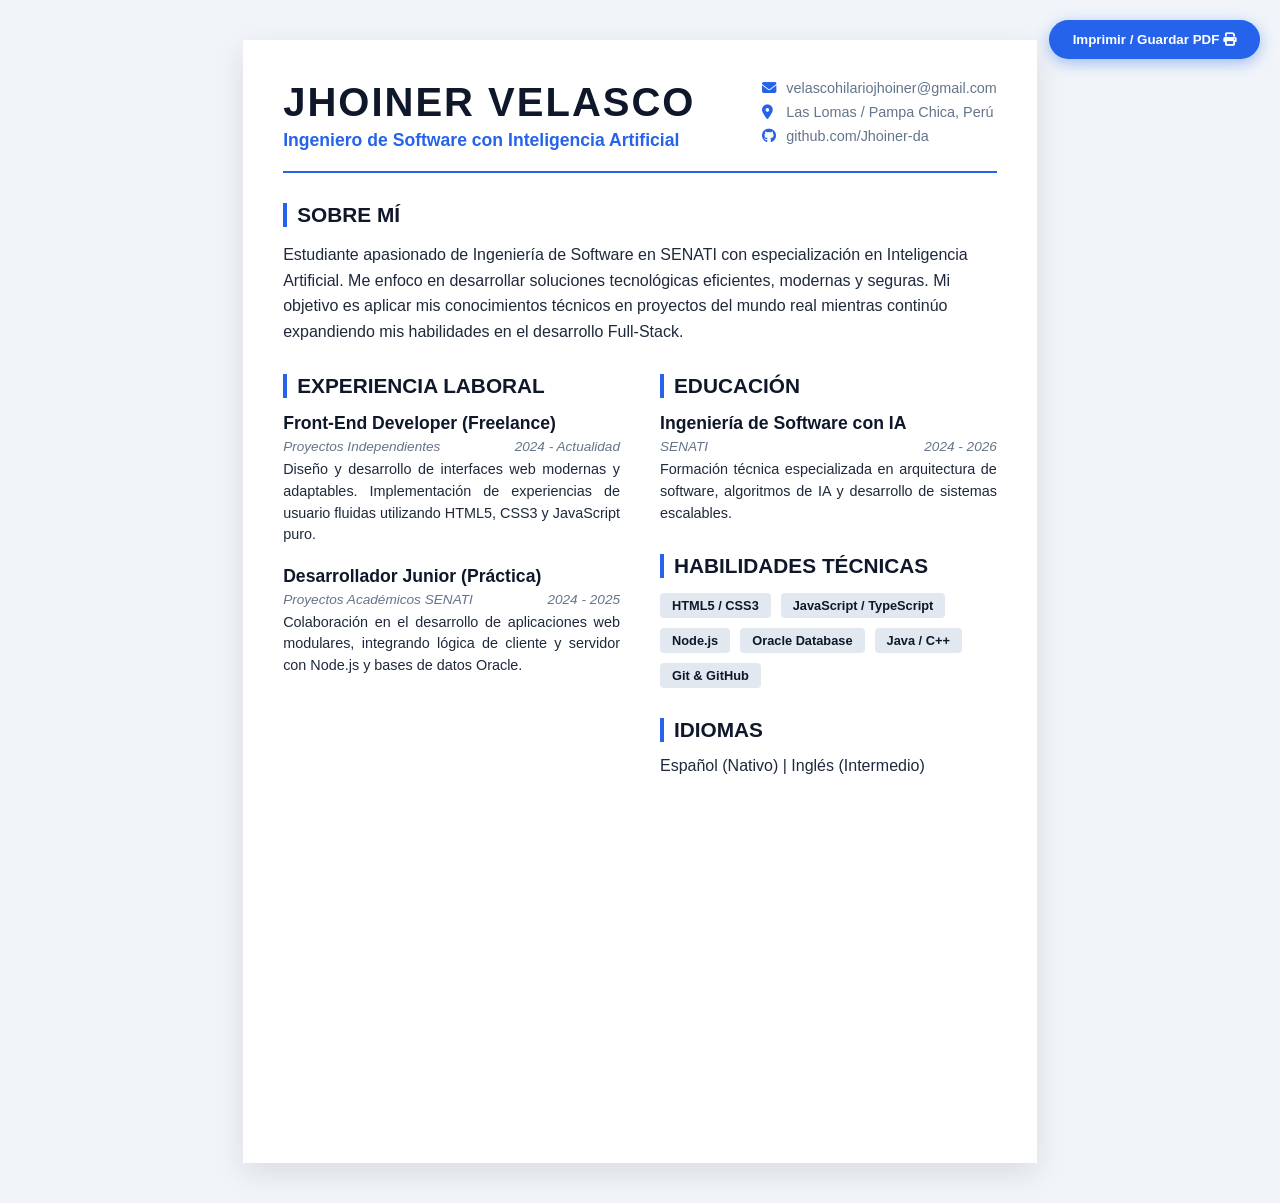
==== cv.html @ f40718c8 "Fix: Reemplazo de PDF corrupto por CV profesional en formato HTML imprimible" ====
<!DOCTYPE html>
<html lang="es">
<head>
    <meta charset="UTF-8">
    <meta name="viewport" content="width=device-width, initial-scale=1.0">
    <title>CV - Jhoiner Velasco</title>
    <link rel="stylesheet" href="https://cdnjs.cloudflare.com/ajax/libs/font-awesome/6.1.1/css/all.min.css">
    <style>
        :root {
            --primary: #0f172a;
            --accent: #2563eb;
            --text-dark: #1e293b;
            --text-light: #64748b;
        }
        * { margin: 0; padding: 0; box-sizing: border-box; font-family: 'Segoe UI', Tahoma, Geneva, Verdana, sans-serif; }
        body { background: #f1f5f9; padding: 40px 20px; color: var(--text-dark); display: flex; justify-content: center; }
        .cv-page { background: white; width: 210mm; min-height: 297mm; padding: 40px; box-shadow: 0 10px 30px rgba(0,0,0,0.1); position: relative; }
        header { display: flex; border-bottom: 2px solid var(--accent); padding-bottom: 20px; margin-bottom: 30px; }
        .header-info { flex: 1; }
        .header-info h1 { font-size: 2.5rem; color: var(--primary); text-transform: uppercase; letter-spacing: 2px; }
        .header-info p { color: var(--accent); font-weight: 600; font-size: 1.1rem; margin-top: 5px; }
        .contact-info { display: flex; flex-direction: column; gap: 8px; font-size: 0.9rem; color: var(--text-light); }
        .contact-info div i { width: 20px; color: var(--accent); }
        
        .section { margin-bottom: 30px; }
        .section-title { font-size: 1.3rem; color: var(--primary); border-left: 4px solid var(--accent); padding-left: 10px; margin-bottom: 15px; text-transform: uppercase; font-weight: 800; }
        
        .grid { display: grid; grid-template-columns: 1fr 1fr; gap: 40px; }
        .item { margin-bottom: 20px; }
        .item h4 { font-size: 1.1rem; color: var(--primary); }
        .item .meta { display: flex; justify-content: space-between; font-size: 0.85rem; color: var(--text-light); margin: 5px 0; font-style: italic; }
        .item p { font-size: 0.9rem; line-height: 1.5; color: var(--text-dark); text-align: justify; }
        
        .skills { display: flex; flex-wrap: wrap; gap: 10px; }
        .skill-tag { background: #e2e8f0; color: var(--primary); padding: 5px 12px; border-radius: 4px; font-size: 0.8rem; font-weight: 600; }
        
        @media print {
            body { padding: 0; background: white; }
            .cv-page { box-shadow: none; width: 100%; border: none; }
            .no-print { display: none; }
        }

        .no-print-btn {
            position: fixed;
            top: 20px;
            right: 20px;
            background: var(--accent);
            color: white;
            padding: 12px 24px;
            border-radius: 50px;
            text-decoration: none;
            font-weight: 700;
            box-shadow: 0 4px 15px rgba(37, 99, 235, 0.4);
            transition: 0.3s;
            border: none;
            cursor: pointer;
        }
        .no-print-btn:hover { transform: translateY(-2px); box-shadow: 0 6px 20px rgba(37, 99, 235, 0.6); }
    </style>
</head>
<body>
    <button class="no-print-btn" onclick="window.print()">Imprimir / Guardar PDF <i class="fa-solid fa-print"></i></button>

    <div class="cv-page">
        <header>
            <div class="header-info">
                <h1>Jhoiner Velasco</h1>
                <p>Ingeniero de Software con Inteligencia Artificial</p>
            </div>
            <div class="contact-info">
                <div><i class="fa-solid fa-envelope"></i> velascohilariojhoiner@gmail.com</div>
                <div><i class="fa-solid fa-location-dot"></i> Las Lomas / Pampa Chica, Perú</div>
                <div><i class="fa-brands fa-github"></i> github.com/Jhoiner-da</div>
            </div>
        </header>

        <div class="section">
            <h2 class="section-title">Sobre Mí</h2>
            <p style="line-height: 1.6; color: var(--text-dark);">Estudiante apasionado de Ingeniería de Software en SENATI con especialización en Inteligencia Artificial. Me enfoco en desarrollar soluciones tecnológicas eficientes, modernas y seguras. Mi objetivo es aplicar mis conocimientos técnicos en proyectos del mundo real mientras continúo expandiendo mis habilidades en el desarrollo Full-Stack.</p>
        </div>

        <div class="grid">
            <div class="left-col">
                <div class="section">
                    <h2 class="section-title">Experiencia Laboral</h2>
                    <div class="item">
                        <h4>Front-End Developer (Freelance)</h4>
                        <div class="meta">
                            <span>Proyectos Independientes</span>
                            <span>2024 - Actualidad</span>
                        </div>
                        <p>Diseño y desarrollo de interfaces web modernas y adaptables. Implementación de experiencias de usuario fluidas utilizando HTML5, CSS3 y JavaScript puro.</p>
                    </div>
                    <div class="item">
                        <h4>Desarrollador Junior (Práctica)</h4>
                        <div class="meta">
                            <span>Proyectos Académicos SENATI</span>
                            <span>2024 - 2025</span>
                        </div>
                        <p>Colaboración en el desarrollo de aplicaciones web modulares, integrando lógica de cliente y servidor con Node.js y bases de datos Oracle.</p>
                    </div>
                </div>
            </div>

            <div class="right-col">
                <div class="section">
                    <h2 class="section-title">Educación</h2>
                    <div class="item">
                        <h4>Ingeniería de Software con IA</h4>
                        <div class="meta">
                            <span>SENATI</span>
                            <span>2024 - 2026</span>
                        </div>
                        <p>Formación técnica especializada en arquitectura de software, algoritmos de IA y desarrollo de sistemas escalables.</p>
                    </div>
                </div>

                <div class="section">
                    <h2 class="section-title">Habilidades Técnicas</h2>
                    <div class="skills">
                        <span class="skill-tag">HTML5 / CSS3</span>
                        <span class="skill-tag">JavaScript / TypeScript</span>
                        <span class="skill-tag">Node.js</span>
                        <span class="skill-tag">Oracle Database</span>
                        <span class="skill-tag">Java / C++</span>
                        <span class="skill-tag">Git & GitHub</span>
                    </div>
                </div>

                <div class="section">
                    <h2 class="section-title">Idiomas</h2>
                    <p>Español (Nativo) | Inglés (Intermedio)</p>
                </div>
            </div>
        </div>
    </div>
</body>
</html>
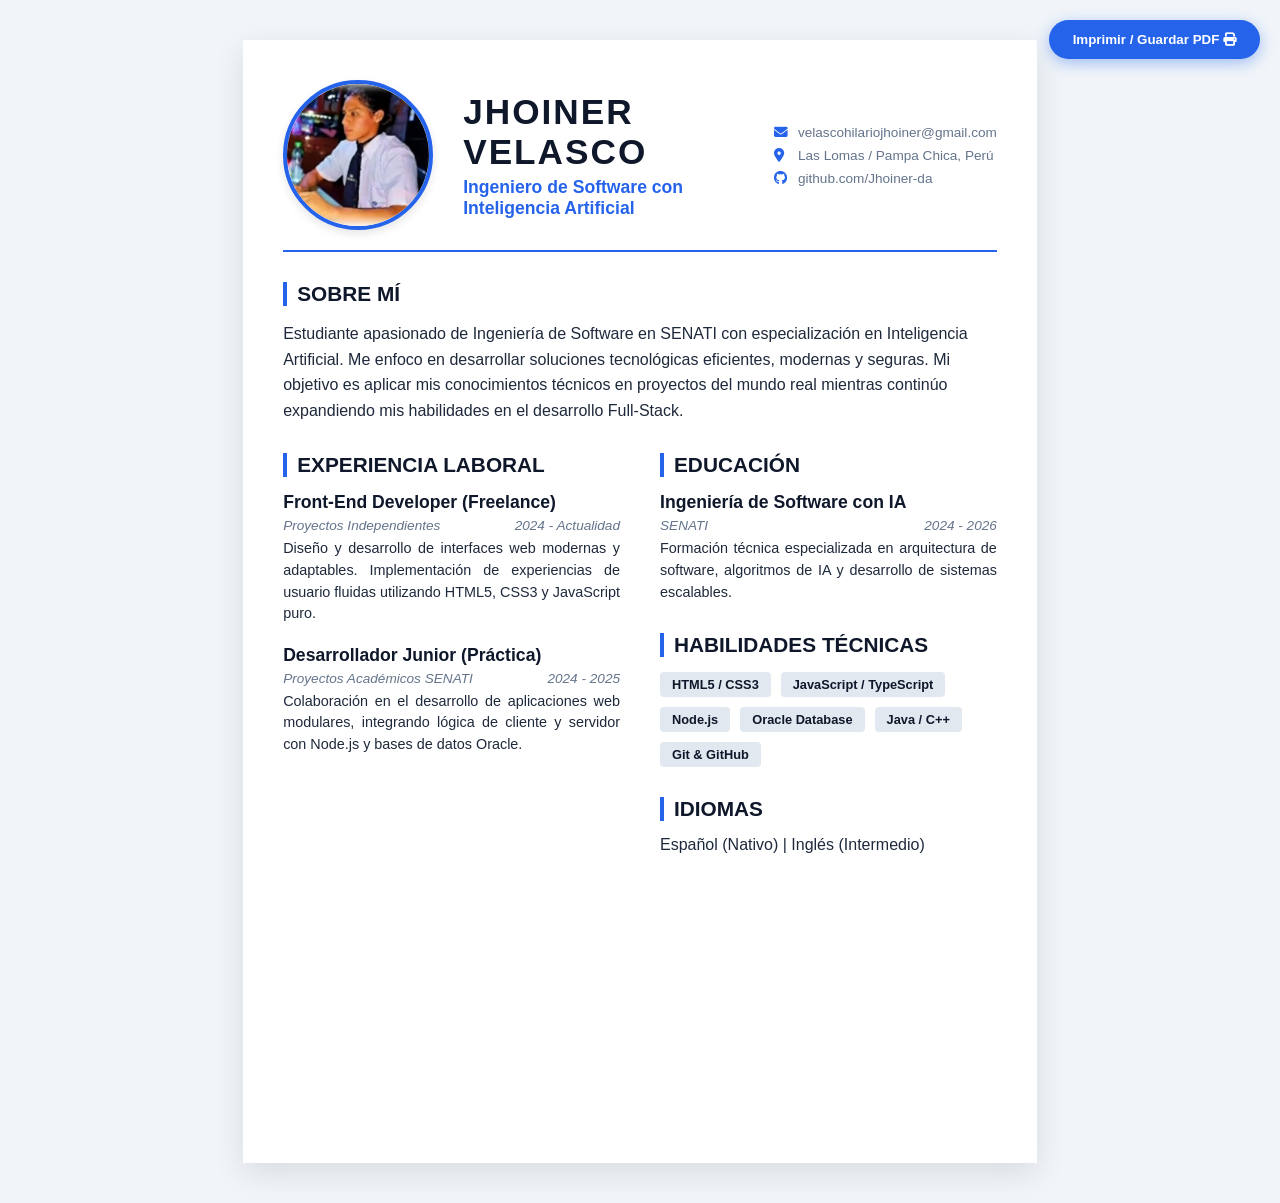
==== commit 47862ad9: "Update: Agregada foto de perfil al CV profesional" ====
--- a/cv.html
+++ b/cv.html
@@ -15,11 +15,13 @@
         * { margin: 0; padding: 0; box-sizing: border-box; font-family: 'Segoe UI', Tahoma, Geneva, Verdana, sans-serif; }
         body { background: #f1f5f9; padding: 40px 20px; color: var(--text-dark); display: flex; justify-content: center; }
         .cv-page { background: white; width: 210mm; min-height: 297mm; padding: 40px; box-shadow: 0 10px 30px rgba(0,0,0,0.1); position: relative; }
-        header { display: flex; border-bottom: 2px solid var(--accent); padding-bottom: 20px; margin-bottom: 30px; }
+        header { display: flex; align-items: center; border-bottom: 2px solid var(--accent); padding-bottom: 20px; margin-bottom: 30px; gap: 30px; }
+        .cv-photo { width: 150px; height: 150px; border-radius: 50%; overflow: hidden; border: 4px solid var(--accent); flex-shrink: 0; box-shadow: 0 4px 10px rgba(0,0,0,0.1); }
+        .cv-photo img { width: 100%; height: 100%; object-fit: cover; }
         .header-info { flex: 1; }
-        .header-info h1 { font-size: 2.5rem; color: var(--primary); text-transform: uppercase; letter-spacing: 2px; }
+        .header-info h1 { font-size: 2.2rem; color: var(--primary); text-transform: uppercase; letter-spacing: 2px; }
         .header-info p { color: var(--accent); font-weight: 600; font-size: 1.1rem; margin-top: 5px; }
-        .contact-info { display: flex; flex-direction: column; gap: 8px; font-size: 0.9rem; color: var(--text-light); }
+        .contact-info { display: flex; flex-direction: column; gap: 8px; font-size: 0.85rem; color: var(--text-light); }
         .contact-info div i { width: 20px; color: var(--accent); }
         
         .section { margin-bottom: 30px; }
@@ -36,8 +38,10 @@
         
         @media print {
             body { padding: 0; background: white; }
-            .cv-page { box-shadow: none; width: 100%; border: none; }
-            .no-print { display: none; }
+            .cv-page { box-shadow: none; width: 100%; border: none; padding: 0; }
+            .no-print-btn { display: none; }
+            header { gap: 20px; }
+            .cv-photo { width: 120px; height: 120px; }
         }
 
         .no-print-btn {
@@ -54,6 +58,7 @@
             transition: 0.3s;
             border: none;
             cursor: pointer;
+            z-index: 100;
         }
         .no-print-btn:hover { transform: translateY(-2px); box-shadow: 0 6px 20px rgba(37, 99, 235, 0.6); }
     </style>
@@ -63,6 +68,9 @@
 
     <div class="cv-page">
         <header>
+            <div class="cv-photo">
+                <img src="img/WhatsApp Image 2026-03-19 at 11.28.13 AM.jpeg" alt="Foto Jhoiner Velasco">
+            </div>
             <div class="header-info">
                 <h1>Jhoiner Velasco</h1>
                 <p>Ingeniero de Software con Inteligencia Artificial</p>
